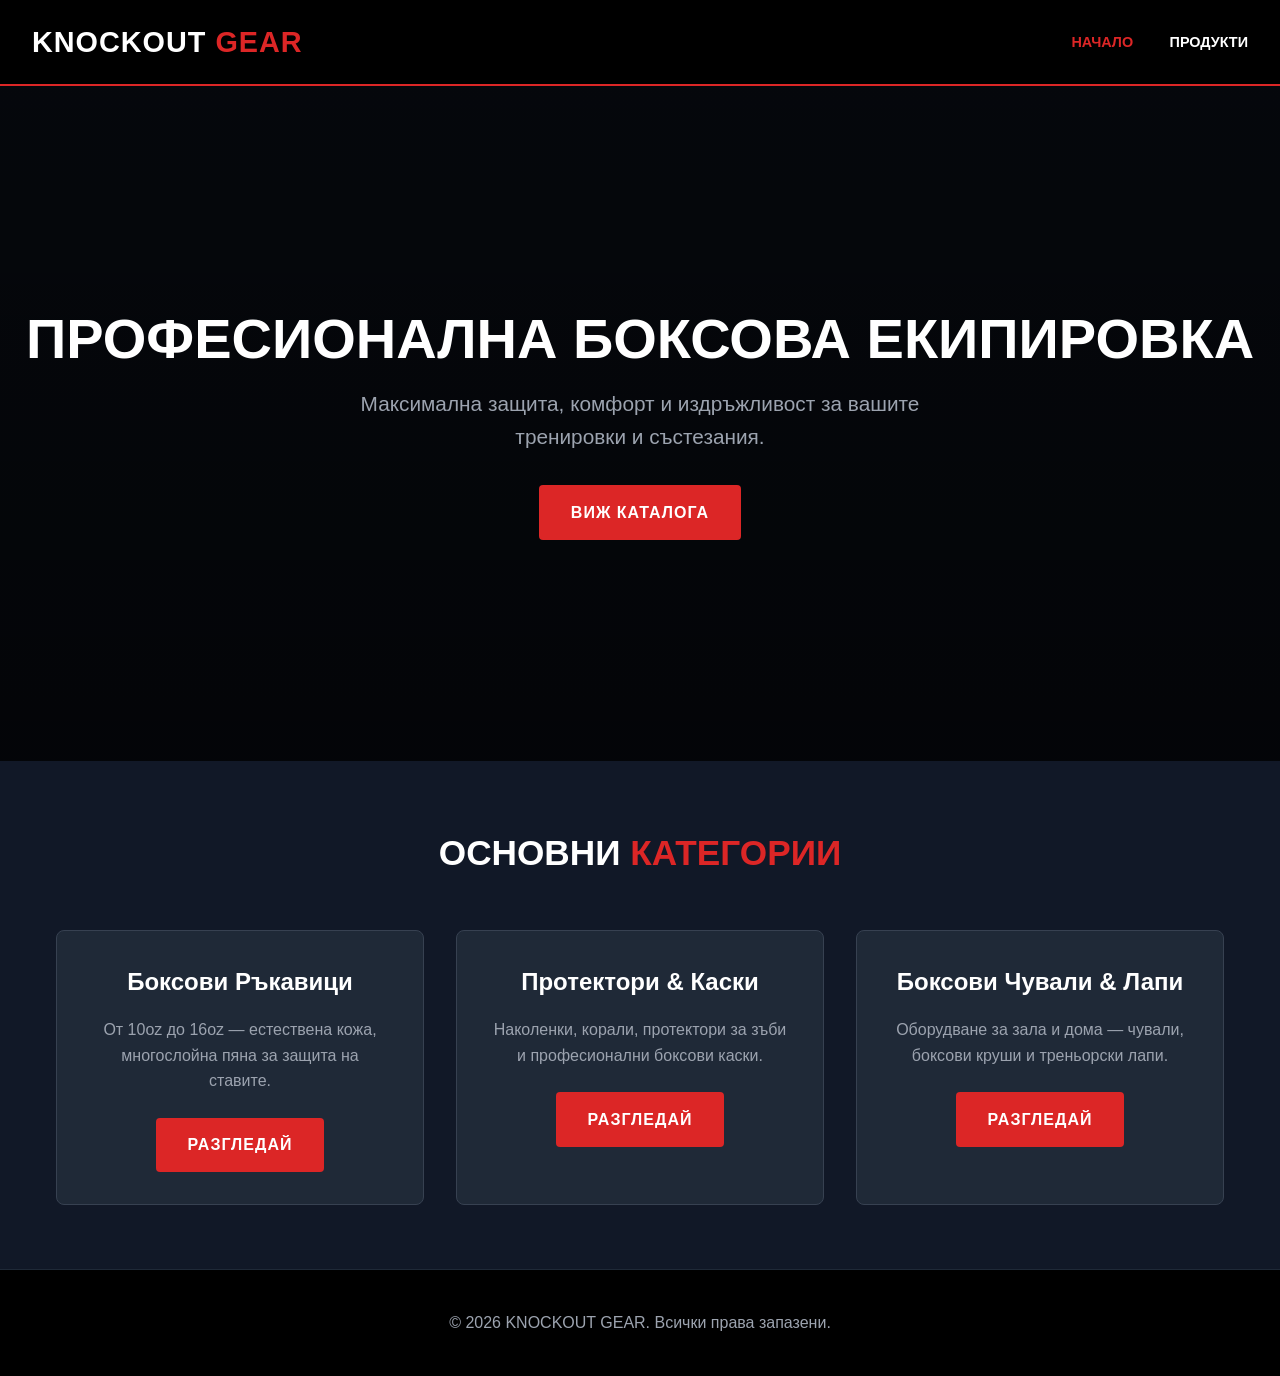
==== index.html @ 2186fd4e "Add files via upload" ====
<!DOCTYPE html>
<html lang="bg">
<head>
  <meta charset="UTF-8">
  <meta name="viewport" content="width=device-width, initial-scale=1.0">
  <meta name="description" content="KNOCKOUT GEAR — професионална екипировка за бокс и кикбокс.">
  <title>KNOCKOUT GEAR - Бокс &amp; Кикбокс Екипировка</title>
  <link rel="icon" type="image/svg+xml" href="data:image/svg+xml,%3Csvg xmlns='http://www.w3.org/2000/svg' viewBox='0 0 64 64'%3E%3Crect width='64' height='64' rx='12' fill='%23000'/%3E%3Cpath d='M18 12h9v16l12-16h11L35 31l16 21H40L27 34v18h-9z' fill='%23dc2626'/%3E%3C/svg%3E">
  <style>
    :root {
      --primary: #dc2626;
      --primary-dark: #991b1b;
      --dark: #111827;
      --dark-card: #1f2937;
      --white: #ffffff;
      --gray: #9ca3af;
    }

    * {
      box-sizing: border-box;
      margin: 0;
      padding: 0;
      font-family: Montserrat, sans-serif, system-ui;
    }

    html { scroll-behavior: smooth; }

    body {
      background-color: var(--dark);
      color: var(--white);
      line-height: 1.6;
    }

    header {
      background: #000000;
      padding: 1.2rem 2rem;
      position: sticky;
      top: 0;
      z-index: 100;
      display: flex;
      justify-content: space-between;
      align-items: center;
      border-bottom: 2px solid var(--primary);
    }

    .logo {
      font-size: 1.8rem;
      font-weight: 900;
      color: var(--white);
      letter-spacing: 1px;
      white-space: nowrap;
    }

    .logo span { color: var(--primary); }

    nav a {
      color: var(--white);
      text-decoration: none;
      margin-left: 2rem;
      font-weight: 600;
      text-transform: uppercase;
      font-size: 0.9rem;
      transition: color 0.3s;
    }

    nav a:hover,
    nav a.active { color: var(--primary); }

    .hero {
      background: linear-gradient(rgba(0, 0, 0, 0.7), rgba(0, 0, 0, 0.8)), url('https://images.unsplash.com/photo-1549719386-74dfcbf7dbed?auto=format&fit=crop&w=1600&q=80') center/cover;
      min-height: 75vh;
      display: flex;
      flex-direction: column;
      justify-content: center;
      align-items: center;
      text-align: center;
      padding: 4rem 1rem;
    }

    .hero h1 {
      font-size: clamp(2.25rem, 6vw, 3.5rem);
      line-height: 1.12;
      text-transform: uppercase;
      margin-bottom: 1rem;
      font-weight: 900;
    }

    .hero p {
      font-size: 1.3rem;
      color: var(--gray);
      max-width: 600px;
      margin-bottom: 2rem;
    }

    .btn {
      display: inline-block;
      background: var(--primary);
      color: var(--white);
      padding: 0.9rem 2rem;
      border: none;
      font-weight: bold;
      text-transform: uppercase;
      letter-spacing: 1px;
      cursor: pointer;
      text-decoration: none;
      border-radius: 4px;
      transition: background 0.3s, transform 0.3s;
    }

    .btn:hover {
      background: var(--primary-dark);
      transform: translateY(-2px);
    }

    .btn:focus-visible,
    nav a:focus-visible {
      outline: 3px solid #fca5a5;
      outline-offset: 4px;
    }

    .container {
      max-width: 1200px;
      margin: 4rem auto;
      padding: 0 1rem;
    }

    .section-title {
      text-align: center;
      font-size: 2.2rem;
      text-transform: uppercase;
      margin-bottom: 3rem;
    }

    .section-title span { color: var(--primary); }

    .categories {
      display: grid;
      grid-template-columns: repeat(auto-fit, minmax(280px, 1fr));
      gap: 2rem;
    }

    .cat-card {
      background: var(--dark-card);
      border-radius: 8px;
      overflow: hidden;
      border: 1px solid #374151;
      text-align: center;
      padding: 2rem;
      transition: transform 0.3s, border-color 0.3s;
    }

    .cat-card:hover {
      transform: translateY(-8px);
      border-color: var(--primary);
    }

    .cat-card h3 {
      font-size: 1.5rem;
      margin-bottom: 1rem;
    }

    .cat-card p {
      color: var(--gray);
      margin-bottom: 1.5rem;
    }

    footer {
      background: #000;
      padding: 2.5rem;
      text-align: center;
      color: var(--gray);
      border-top: 1px solid #1f2937;
      margin-top: 4rem;
    }

    @media (max-width: 760px) {
      header {
        padding: 1rem;
        flex-direction: column;
        gap: 0.75rem;
      }

      nav {
        display: flex;
        flex-wrap: wrap;
        justify-content: center;
        gap: 0.45rem 1rem;
      }

      nav a {
        margin-left: 0;
        font-size: 0.8rem;
      }

      .hero p { font-size: 1.05rem; }
      .section-title { font-size: 1.8rem; }
    }
  </style>
</head>
<body>
  <header>
    <div class="logo">KNOCKOUT <span>GEAR</span></div>
    <nav aria-label="Основна навигация">
      <a href="index.html" class="active" aria-current="page">Начало</a>
      <a href="#categories">Продукти</a>
    </nav>
  </header>

  <section class="hero">
    <h1>Професионална Боксова Екипировка</h1>
    <p>Максимална защита, комфорт и издръжливост за вашите тренировки и състезания.</p>
    <a href="#categories" class="btn">Виж Каталога</a>
  </section>

  <main class="container" id="categories">
    <h2 class="section-title">Основни <span>Категории</span></h2>
    <div class="categories">
      <div class="cat-card">
        <h3>Боксови Ръкавици</h3>
        <p>От 10oz до 16oz — естествена кожа, многослойна пяна за защита на ставите.</p>
        <a href="gloves.html" class="btn">Разгледай</a>
      </div>
      <div class="cat-card">
        <h3>Протектори &amp; Каски</h3>
        <p>Наколенки, корали, протектори за зъби и професионални боксови каски.</p>
        <a href="protectors.html" class="btn">Разгледай</a>
      </div>
      <div class="cat-card">
        <h3>Боксови Чували &amp; Лапи</h3>
        <p>Оборудване за зала и дома — чували, боксови круши и треньорски лапи.</p>
        <a href="bags.html" class="btn">Разгледай</a>
      </div>
    </div>
  </main>

  <footer>
    <p>&copy; 2026 KNOCKOUT GEAR. Всички права запазени.</p>
  </footer>
</body>
</html>
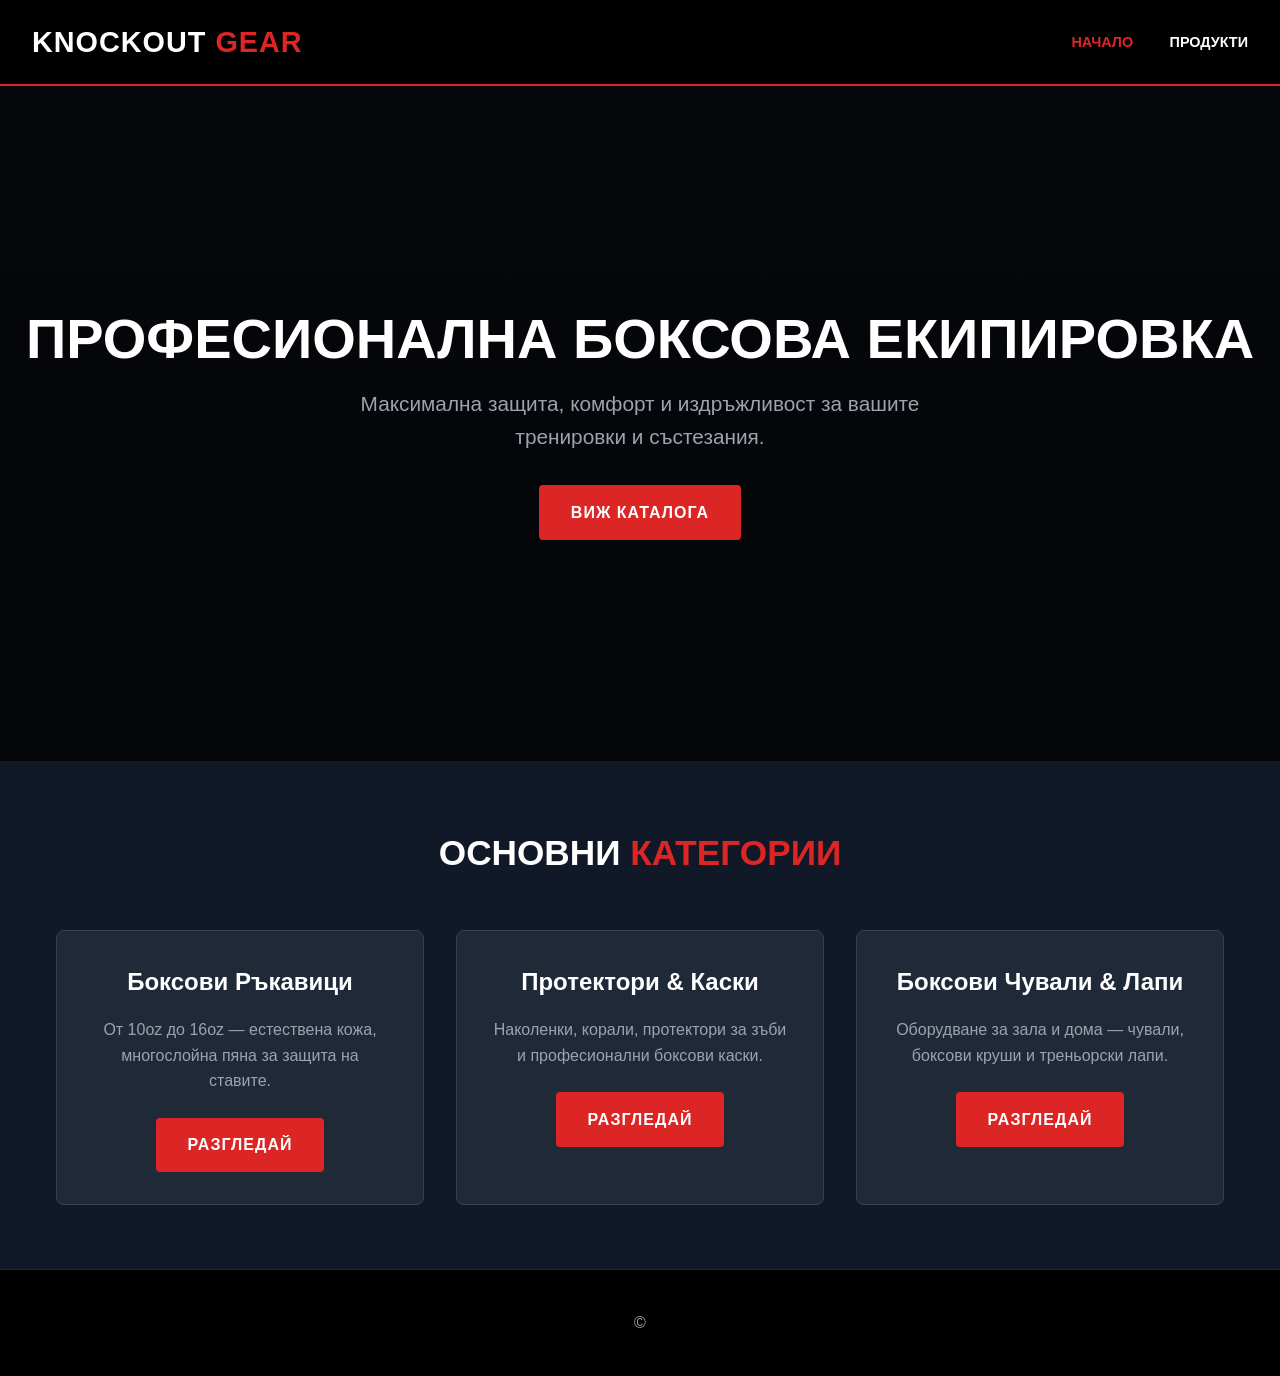
==== commit ef53e5bc: "Update index.html Removed copyright text from the footer." ====
--- a/index.html
+++ b/index.html
@@ -234,7 +234,7 @@
   </main>
 
   <footer>
-    <p>&copy; 2026 KNOCKOUT GEAR. Всички права запазени.</p>
+    <p>&copy; </p>
   </footer>
 </body>
 </html>
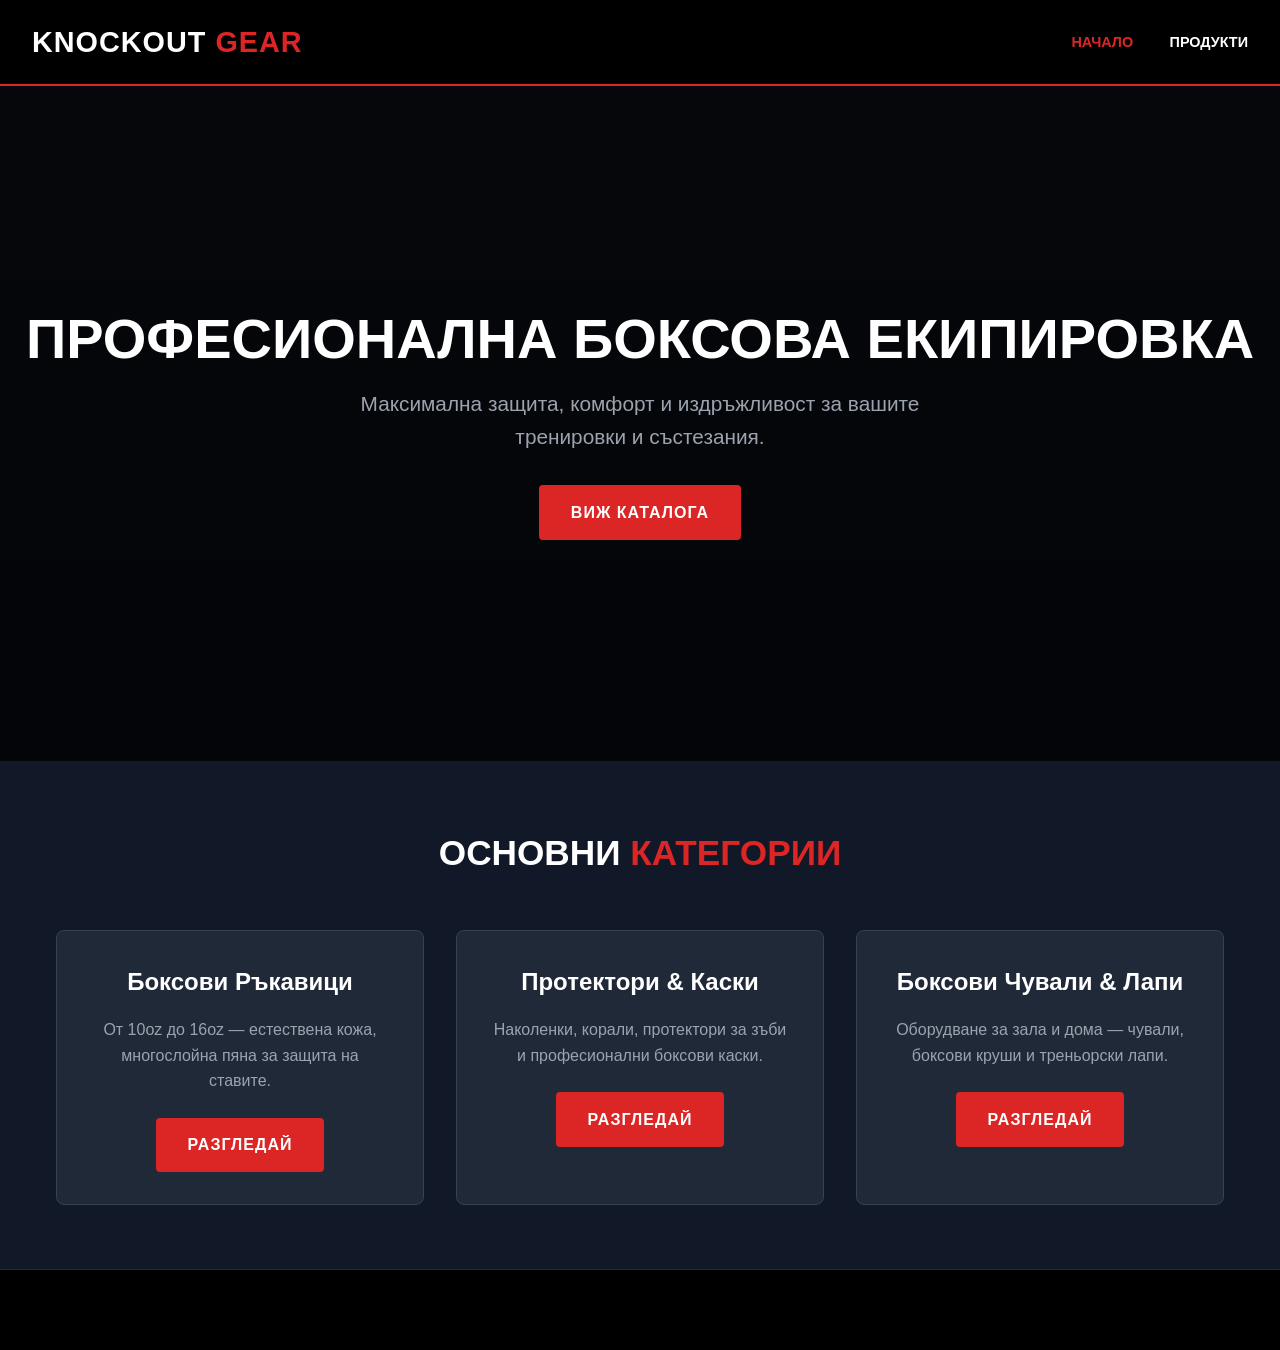
==== commit 6683a4a3: "Update index.html" ====
--- a/index.html
+++ b/index.html
@@ -234,7 +234,7 @@
   </main>
 
   <footer>
-    <p>&copy; </p>
+    <p> </p>
   </footer>
 </body>
 </html>
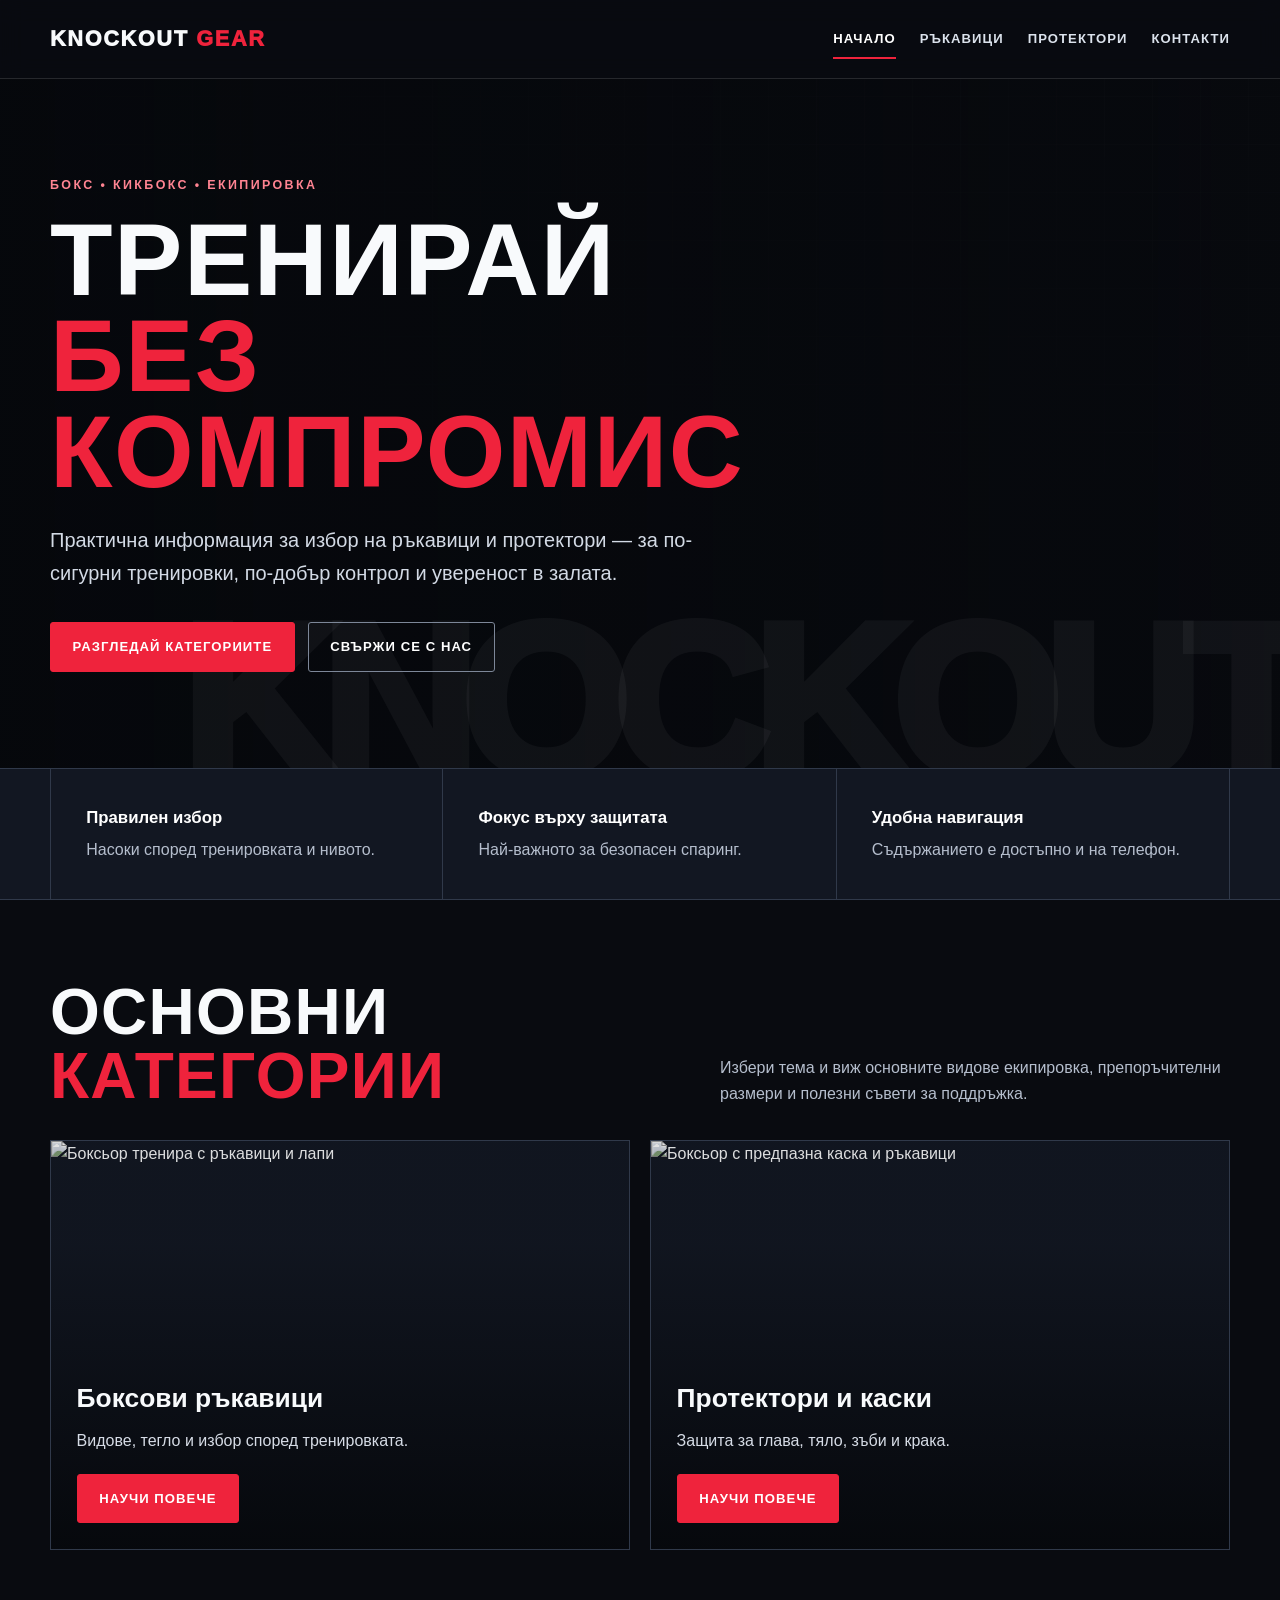
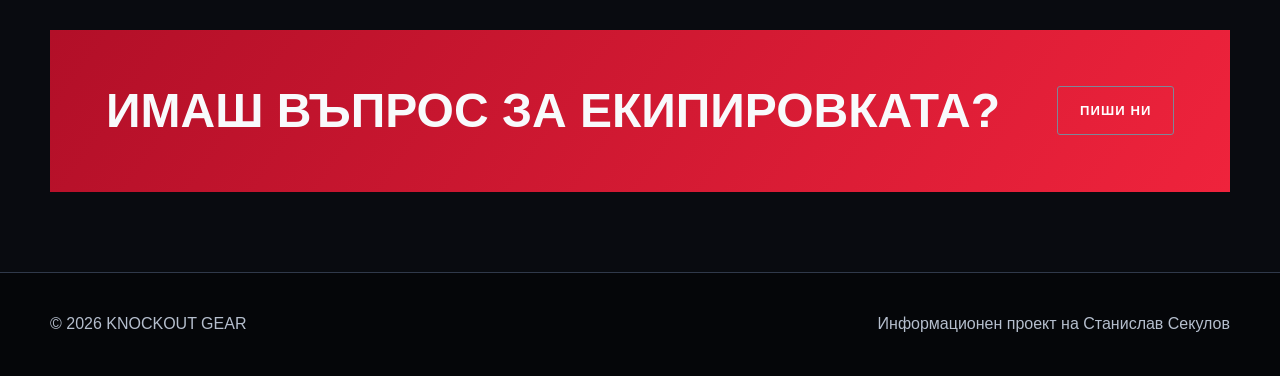
==== commit 2e64d0ef: "Redesign site to meet project criteria" ====
--- a/index.html
+++ b/index.html
@@ -3,238 +3,81 @@
 <head>
   <meta charset="UTF-8">
   <meta name="viewport" content="width=device-width, initial-scale=1.0">
-  <meta name="description" content="KNOCKOUT GEAR — професионална екипировка за бокс и кикбокс.">
-  <title>KNOCKOUT GEAR - Бокс &amp; Кикбокс Екипировка</title>
-  <link rel="icon" type="image/svg+xml" href="data:image/svg+xml,%3Csvg xmlns='http://www.w3.org/2000/svg' viewBox='0 0 64 64'%3E%3Crect width='64' height='64' rx='12' fill='%23000'/%3E%3Cpath d='M18 12h9v16l12-16h11L35 31l16 21H40L27 34v18h-9z' fill='%23dc2626'/%3E%3C/svg%3E">
-  <style>
-    :root {
-      --primary: #dc2626;
-      --primary-dark: #991b1b;
-      --dark: #111827;
-      --dark-card: #1f2937;
-      --white: #ffffff;
-      --gray: #9ca3af;
-    }
-
-    * {
-      box-sizing: border-box;
-      margin: 0;
-      padding: 0;
-      font-family: Montserrat, sans-serif, system-ui;
-    }
-
-    html { scroll-behavior: smooth; }
-
-    body {
-      background-color: var(--dark);
-      color: var(--white);
-      line-height: 1.6;
-    }
-
-    header {
-      background: #000000;
-      padding: 1.2rem 2rem;
-      position: sticky;
-      top: 0;
-      z-index: 100;
-      display: flex;
-      justify-content: space-between;
-      align-items: center;
-      border-bottom: 2px solid var(--primary);
-    }
-
-    .logo {
-      font-size: 1.8rem;
-      font-weight: 900;
-      color: var(--white);
-      letter-spacing: 1px;
-      white-space: nowrap;
-    }
-
-    .logo span { color: var(--primary); }
-
-    nav a {
-      color: var(--white);
-      text-decoration: none;
-      margin-left: 2rem;
-      font-weight: 600;
-      text-transform: uppercase;
-      font-size: 0.9rem;
-      transition: color 0.3s;
-    }
-
-    nav a:hover,
-    nav a.active { color: var(--primary); }
-
-    .hero {
-      background: linear-gradient(rgba(0, 0, 0, 0.7), rgba(0, 0, 0, 0.8)), url('https://images.unsplash.com/photo-1549719386-74dfcbf7dbed?auto=format&fit=crop&w=1600&q=80') center/cover;
-      min-height: 75vh;
-      display: flex;
-      flex-direction: column;
-      justify-content: center;
-      align-items: center;
-      text-align: center;
-      padding: 4rem 1rem;
-    }
-
-    .hero h1 {
-      font-size: clamp(2.25rem, 6vw, 3.5rem);
-      line-height: 1.12;
-      text-transform: uppercase;
-      margin-bottom: 1rem;
-      font-weight: 900;
-    }
-
-    .hero p {
-      font-size: 1.3rem;
-      color: var(--gray);
-      max-width: 600px;
-      margin-bottom: 2rem;
-    }
-
-    .btn {
-      display: inline-block;
-      background: var(--primary);
-      color: var(--white);
-      padding: 0.9rem 2rem;
-      border: none;
-      font-weight: bold;
-      text-transform: uppercase;
-      letter-spacing: 1px;
-      cursor: pointer;
-      text-decoration: none;
-      border-radius: 4px;
-      transition: background 0.3s, transform 0.3s;
-    }
-
-    .btn:hover {
-      background: var(--primary-dark);
-      transform: translateY(-2px);
-    }
-
-    .btn:focus-visible,
-    nav a:focus-visible {
-      outline: 3px solid #fca5a5;
-      outline-offset: 4px;
-    }
-
-    .container {
-      max-width: 1200px;
-      margin: 4rem auto;
-      padding: 0 1rem;
-    }
-
-    .section-title {
-      text-align: center;
-      font-size: 2.2rem;
-      text-transform: uppercase;
-      margin-bottom: 3rem;
-    }
-
-    .section-title span { color: var(--primary); }
-
-    .categories {
-      display: grid;
-      grid-template-columns: repeat(auto-fit, minmax(280px, 1fr));
-      gap: 2rem;
-    }
-
-    .cat-card {
-      background: var(--dark-card);
-      border-radius: 8px;
-      overflow: hidden;
-      border: 1px solid #374151;
-      text-align: center;
-      padding: 2rem;
-      transition: transform 0.3s, border-color 0.3s;
-    }
-
-    .cat-card:hover {
-      transform: translateY(-8px);
-      border-color: var(--primary);
-    }
-
-    .cat-card h3 {
-      font-size: 1.5rem;
-      margin-bottom: 1rem;
-    }
-
-    .cat-card p {
-      color: var(--gray);
-      margin-bottom: 1.5rem;
-    }
-
-    footer {
-      background: #000;
-      padding: 2.5rem;
-      text-align: center;
-      color: var(--gray);
-      border-top: 1px solid #1f2937;
-      margin-top: 4rem;
-    }
-
-    @media (max-width: 760px) {
-      header {
-        padding: 1rem;
-        flex-direction: column;
-        gap: 0.75rem;
-      }
-
-      nav {
-        display: flex;
-        flex-wrap: wrap;
-        justify-content: center;
-        gap: 0.45rem 1rem;
-      }
-
-      nav a {
-        margin-left: 0;
-        font-size: 0.8rem;
-      }
-
-      .hero p { font-size: 1.05rem; }
-      .section-title { font-size: 1.8rem; }
-    }
-  </style>
+  <meta name="description" content="KNOCKOUT GEAR — информация за професионална екипировка за бокс и кикбокс.">
+  <title>KNOCKOUT GEAR | Боксова екипировка</title>
+  <link rel="icon" type="image/svg+xml" href="data:image/svg+xml,%3Csvg xmlns='http://www.w3.org/2000/svg' viewBox='0 0 64 64'%3E%3Crect width='64' height='64' rx='12' fill='%23090b10'/%3E%3Cpath d='M18 12h9v16l12-16h11L35 31l16 21H40L27 34v18h-9z' fill='%23ef233c'/%3E%3C/svg%3E">
+  <link rel="stylesheet" href="category.css">
 </head>
 <body>
-  <header>
-    <div class="logo">KNOCKOUT <span>GEAR</span></div>
-    <nav aria-label="Основна навигация">
-      <a href="index.html" class="active" aria-current="page">Начало</a>
-      <a href="#categories">Продукти</a>
-    </nav>
+  <header class="site-header">
+    <div class="nav-wrap">
+      <a class="logo" href="index.html">KNOCKOUT <span>GEAR</span></a>
+      <nav aria-label="Основна навигация">
+        <a class="active" aria-current="page" href="index.html">Начало</a>
+        <a href="gloves.html">Ръкавици</a>
+        <a href="protectors.html">Протектори</a>
+        <a href="contact.html">Контакти</a>
+      </nav>
+    </div>
   </header>
 
-  <section class="hero">
-    <h1>Професионална Боксова Екипировка</h1>
-    <p>Максимална защита, комфорт и издръжливост за вашите тренировки и състезания.</p>
-    <a href="#categories" class="btn">Виж Каталога</a>
-  </section>
+  <main>
+    <section class="hero">
+      <div class="hero-inner">
+        <p class="eyebrow">Бокс • Кикбокс • Екипировка</p>
+        <h1>Тренирай<br><span class="accent">без компромис</span></h1>
+        <p class="lead">Практична информация за избор на ръкавици и протектори — за по-сигурни тренировки, по-добър контрол и увереност в залата.</p>
+        <div class="actions">
+          <a class="btn" href="#categories">Разгледай категориите</a>
+          <a class="btn secondary" href="contact.html">Свържи се с нас</a>
+        </div>
+      </div>
+    </section>
 
-  <main class="container" id="categories">
-    <h2 class="section-title">Основни <span>Категории</span></h2>
-    <div class="categories">
-      <div class="cat-card">
-        <h3>Боксови Ръкавици</h3>
-        <p>От 10oz до 16oz — естествена кожа, многослойна пяна за защита на ставите.</p>
-        <a href="gloves.html" class="btn">Разгледай</a>
+    <section class="benefits" aria-label="Основни предимства">
+      <div class="benefit-grid">
+        <div class="benefit"><strong>Правилен избор</strong><span>Насоки според тренировката и нивото.</span></div>
+        <div class="benefit"><strong>Фокус върху защитата</strong><span>Най-важното за безопасен спаринг.</span></div>
+        <div class="benefit"><strong>Удобна навигация</strong><span>Съдържанието е достъпно и на телефон.</span></div>
       </div>
-      <div class="cat-card">
-        <h3>Протектори &amp; Каски</h3>
-        <p>Наколенки, корали, протектори за зъби и професионални боксови каски.</p>
-        <a href="protectors.html" class="btn">Разгледай</a>
+    </section>
+
+    <section class="section" id="categories">
+      <div class="section-heading">
+        <h2>Основни <span class="accent">категории</span></h2>
+        <p>Избери тема и виж основните видове екипировка, препоръчителни размери и полезни съвети за поддръжка.</p>
       </div>
-      <div class="cat-card">
-        <h3>Боксови Чували &amp; Лапи</h3>
-        <p>Оборудване за зала и дома — чували, боксови круши и треньорски лапи.</p>
-        <a href="bags.html" class="btn">Разгледай</a>
+      <div class="category-grid">
+        <article class="category-card">
+          <img src="https://images.unsplash.com/photo-1731955139061-5d251fe4e03c?auto=format&fit=crop&w=1200&q=80" alt="Боксьор тренира с ръкавици и лапи">
+          <div class="card-content">
+            <h3>Боксови ръкавици</h3>
+            <p>Видове, тегло и избор според тренировката.</p>
+            <a class="btn" href="gloves.html">Научи повече</a>
+          </div>
+        </article>
+        <article class="category-card">
+          <img src="https://images.unsplash.com/photo-1636581563884-39569e81cbad?auto=format&fit=crop&w=1200&q=80" alt="Боксьор с предпазна каска и ръкавици">
+          <div class="card-content">
+            <h3>Протектори и каски</h3>
+            <p>Защита за глава, тяло, зъби и крака.</p>
+            <a class="btn" href="protectors.html">Научи повече</a>
+          </div>
+        </article>
       </div>
-    </div>
+    </section>
+
+    <section class="cta-strip">
+      <h2>Имаш въпрос за екипировката?</h2>
+      <a class="btn secondary" href="contact.html">Пиши ни</a>
+    </section>
   </main>
 
   <footer>
-    <p> </p>
+    <div class="footer-inner">
+      <p>&copy; 2026 KNOCKOUT GEAR</p>
+      <p>Информационен проект на Станислав Секулов</p>
+    </div>
   </footer>
 </body>
 </html>
--- a/category.css
+++ b/category.css
@@ -0,0 +1,399 @@
+:root {
+  --red: #ef233c;
+  --red-dark: #b20f28;
+  --ink: #090b10;
+  --surface: #121722;
+  --surface-2: #1a2130;
+  --line: #30394a;
+  --text: #f8fafc;
+  --muted: #b5becd;
+  --max: 1180px;
+}
+
+* { box-sizing: border-box; }
+
+html { scroll-behavior: smooth; }
+
+body {
+  margin: 0;
+  min-height: 100vh;
+  background: var(--ink);
+  color: var(--text);
+  font-family: Inter, Arial, sans-serif;
+  font-size: 1rem;
+  line-height: 1.65;
+}
+
+body::before {
+  content: "";
+  position: fixed;
+  inset: 0;
+  z-index: -1;
+  background:
+    linear-gradient(rgba(255,255,255,.025) 1px, transparent 1px),
+    linear-gradient(90deg, rgba(255,255,255,.025) 1px, transparent 1px);
+  background-size: 48px 48px;
+  mask-image: linear-gradient(to bottom, black, transparent 70%);
+}
+
+img { max-width: 100%; display: block; }
+a { color: inherit; }
+
+.site-header {
+  position: sticky;
+  top: 0;
+  z-index: 100;
+  border-bottom: 1px solid rgba(255,255,255,.12);
+  background: rgba(9,11,16,.94);
+  backdrop-filter: blur(12px);
+}
+
+.nav-wrap {
+  width: min(var(--max), calc(100% - 2rem));
+  min-height: 78px;
+  margin: 0 auto;
+  display: flex;
+  align-items: center;
+  justify-content: space-between;
+  gap: 2rem;
+}
+
+.logo {
+  text-decoration: none;
+  font-size: 1.35rem;
+  font-weight: 950;
+  letter-spacing: .08em;
+  text-transform: uppercase;
+  white-space: nowrap;
+}
+
+.logo span, .accent { color: var(--red); }
+
+nav { display: flex; align-items: center; gap: 1.5rem; }
+
+nav a {
+  position: relative;
+  color: #dbe2ec;
+  text-decoration: none;
+  text-transform: uppercase;
+  font-size: .82rem;
+  font-weight: 800;
+  letter-spacing: .08em;
+}
+
+nav a::after {
+  content: "";
+  position: absolute;
+  left: 0;
+  right: 100%;
+  bottom: -.55rem;
+  height: 2px;
+  background: var(--red);
+  transition: right .2s ease;
+}
+
+nav a:hover::after, nav a.active::after { right: 0; }
+nav a.active { color: #fff; }
+
+.hero {
+  min-height: 72vh;
+  display: grid;
+  place-items: center;
+  position: relative;
+  isolation: isolate;
+  overflow: hidden;
+  background:
+    linear-gradient(90deg, rgba(6,8,12,.96) 0%, rgba(6,8,12,.75) 52%, rgba(6,8,12,.52) 100%),
+    url('https://images.unsplash.com/photo-1549719386-74dfcbf7dbed?auto=format&fit=crop&w=1800&q=85') center/cover;
+}
+
+.hero::after {
+  content: "KNOCKOUT";
+  position: absolute;
+  right: -1rem;
+  bottom: -2.8rem;
+  z-index: -1;
+  color: rgba(255,255,255,.045);
+  font-size: clamp(5rem, 17vw, 14rem);
+  font-weight: 950;
+  line-height: 1;
+  letter-spacing: -.08em;
+}
+
+.hero-inner {
+  width: min(var(--max), calc(100% - 2rem));
+  padding: 6rem 0;
+}
+
+.eyebrow {
+  margin: 0 0 1rem;
+  color: #ff8492;
+  font-size: .78rem;
+  font-weight: 900;
+  letter-spacing: .19em;
+  text-transform: uppercase;
+}
+
+.hero h1, .page-hero h1 {
+  max-width: 850px;
+  margin: 0;
+  font-family: Impact, "Arial Black", sans-serif;
+  font-size: clamp(3.2rem, 8vw, 7rem);
+  font-weight: 900;
+  line-height: .94;
+  letter-spacing: .015em;
+  text-transform: uppercase;
+}
+
+.hero .lead {
+  max-width: 650px;
+  margin: 1.5rem 0 2rem;
+  color: #d3dae5;
+  font-size: clamp(1.05rem, 2vw, 1.25rem);
+}
+
+.actions { display: flex; flex-wrap: wrap; gap: .8rem; }
+
+.btn {
+  display: inline-flex;
+  align-items: center;
+  justify-content: center;
+  min-height: 48px;
+  padding: .8rem 1.35rem;
+  border: 1px solid var(--red);
+  border-radius: 3px;
+  background: var(--red);
+  color: #fff;
+  text-decoration: none;
+  text-transform: uppercase;
+  font-size: .82rem;
+  font-weight: 900;
+  letter-spacing: .08em;
+  cursor: pointer;
+  transition: transform .2s ease, background .2s ease, border-color .2s ease;
+}
+
+.btn:hover { transform: translateY(-2px); background: var(--red-dark); border-color: var(--red-dark); }
+.btn.secondary { background: transparent; border-color: #7d8798; }
+.btn.secondary:hover { background: #252d3b; border-color: #fff; }
+
+.section {
+  width: min(var(--max), calc(100% - 2rem));
+  margin: 0 auto;
+  padding: 5rem 0;
+}
+
+.section-heading {
+  display: flex;
+  justify-content: space-between;
+  align-items: end;
+  gap: 2rem;
+  margin-bottom: 2rem;
+}
+
+.section-heading h2 {
+  max-width: 620px;
+  margin: 0;
+  font-family: Impact, "Arial Black", sans-serif;
+  font-size: clamp(2.2rem, 5vw, 4rem);
+  line-height: 1;
+  letter-spacing: .02em;
+  text-transform: uppercase;
+}
+
+.section-heading p { max-width: 510px; margin: 0; color: var(--muted); }
+
+.category-grid, .info-grid {
+  display: grid;
+  grid-template-columns: repeat(2, minmax(0, 1fr));
+  gap: 1.25rem;
+}
+
+.category-card {
+  position: relative;
+  min-height: 410px;
+  overflow: hidden;
+  border: 1px solid var(--line);
+  background: var(--surface);
+}
+
+.category-card img {
+  width: 100%;
+  height: 100%;
+  position: absolute;
+  inset: 0;
+  object-fit: cover;
+  filter: grayscale(65%);
+  transition: transform .4s ease, filter .4s ease;
+}
+
+.category-card::after {
+  content: "";
+  position: absolute;
+  inset: 0;
+  background: linear-gradient(to top, rgba(6,8,12,.98), rgba(6,8,12,.12) 75%);
+}
+
+.category-card:hover img { transform: scale(1.04); filter: grayscale(15%); }
+
+.card-content {
+  position: absolute;
+  z-index: 2;
+  left: 1.6rem;
+  right: 1.6rem;
+  bottom: 1.6rem;
+}
+
+.card-content h3 { margin: 0 0 .45rem; font-size: 1.65rem; }
+.card-content p { margin: 0 0 1.2rem; color: #d6dce6; }
+
+.benefits {
+  border-top: 1px solid var(--line);
+  border-bottom: 1px solid var(--line);
+  background: var(--surface);
+}
+
+.benefit-grid {
+  width: min(var(--max), calc(100% - 2rem));
+  margin: 0 auto;
+  display: grid;
+  grid-template-columns: repeat(3, 1fr);
+}
+
+.benefit {
+  padding: 2.2rem;
+  border-right: 1px solid var(--line);
+}
+
+.benefit:first-child { border-left: 1px solid var(--line); }
+.benefit strong { display: block; margin-bottom: .35rem; color: #fff; font-size: 1.05rem; }
+.benefit span { color: var(--muted); }
+
+.page-hero {
+  min-height: 440px;
+  display: grid;
+  align-items: end;
+  position: relative;
+  isolation: isolate;
+  background-position: center;
+  background-size: cover;
+}
+
+.page-hero::before {
+  content: "";
+  position: absolute;
+  inset: 0;
+  z-index: -1;
+  background: linear-gradient(90deg, rgba(5,7,11,.98), rgba(5,7,11,.58)), linear-gradient(to top, #090b10, transparent 55%);
+}
+
+.page-hero.gloves { background-image: url('https://images.unsplash.com/photo-1731955139061-5d251fe4e03c?auto=format&fit=crop&w=1800&q=85'); }
+.page-hero.protectors { background-image: url('https://images.unsplash.com/photo-1636581563884-39569e81cbad?auto=format&fit=crop&w=1800&q=85'); }
+
+.page-hero-inner {
+  width: min(var(--max), calc(100% - 2rem));
+  margin: 0 auto;
+  padding: 6rem 0 3rem;
+}
+
+.page-hero p:last-child { max-width: 650px; color: #d4dbe6; font-size: 1.12rem; }
+
+.info-card {
+  padding: 1.8rem;
+  border: 1px solid var(--line);
+  background: var(--surface);
+}
+
+.info-card .number { color: var(--red); font-size: .76rem; font-weight: 900; letter-spacing: .16em; }
+.info-card h3 { margin: .7rem 0 .5rem; font-size: 1.35rem; }
+.info-card p { margin: 0; color: var(--muted); }
+
+.two-column {
+  display: grid;
+  grid-template-columns: minmax(0, 1.2fr) minmax(300px, .8fr);
+  gap: 3rem;
+  align-items: start;
+}
+
+.panel { padding: 2rem; border: 1px solid var(--line); background: var(--surface); }
+.panel h2, .panel h3 { margin-top: 0; }
+
+.check-list { list-style: none; padding: 0; margin: 1rem 0 0; }
+.check-list li { position: relative; padding: .7rem 0 .7rem 1.75rem; border-bottom: 1px solid var(--line); }
+.check-list li::before { content: "✓"; position: absolute; left: 0; color: var(--red); font-weight: 900; }
+
+.table-wrap { overflow-x: auto; border: 1px solid var(--line); }
+table { width: 100%; border-collapse: collapse; min-width: 620px; background: var(--surface); }
+th, td { padding: 1rem; text-align: left; border-bottom: 1px solid var(--line); }
+th { background: var(--surface-2); color: #fff; text-transform: uppercase; font-size: .78rem; letter-spacing: .08em; }
+td { color: var(--muted); }
+
+.contact-layout {
+  display: grid;
+  grid-template-columns: .8fr 1.2fr;
+  gap: 1.5rem;
+}
+
+.contact-card, .contact-form {
+  padding: clamp(1.5rem, 4vw, 2.4rem);
+  border: 1px solid var(--line);
+  background: var(--surface);
+}
+
+.contact-card h2, .contact-form h2 { margin-top: 0; }
+.contact-card a { color: #ff8d9a; }
+
+.form-row { display: grid; grid-template-columns: 1fr 1fr; gap: 1rem; }
+label { display: block; margin-bottom: .35rem; font-weight: 750; }
+input, textarea {
+  width: 100%;
+  margin-bottom: 1rem;
+  padding: .9rem 1rem;
+  border: 1px solid #465064;
+  border-radius: 3px;
+  background: #0b0e14;
+  color: #fff;
+  font: inherit;
+}
+textarea { min-height: 160px; resize: vertical; }
+input:focus, textarea:focus { outline: 3px solid rgba(239,35,60,.28); border-color: var(--red); }
+
+.notice { margin: 1rem 0 0; color: var(--muted); font-size: .9rem; }
+
+.cta-strip {
+  width: min(var(--max), calc(100% - 2rem));
+  margin: 0 auto 5rem;
+  padding: clamp(2rem, 5vw, 3.5rem);
+  display: flex;
+  align-items: center;
+  justify-content: space-between;
+  gap: 2rem;
+  background: linear-gradient(125deg, var(--red-dark), var(--red));
+}
+
+.cta-strip h2 { margin: 0; font-size: clamp(1.8rem, 4vw, 3rem); line-height: 1.05; text-transform: uppercase; }
+
+footer { border-top: 1px solid var(--line); background: #050609; color: var(--muted); }
+.footer-inner { width: min(var(--max), calc(100% - 2rem)); margin: 0 auto; padding: 2.4rem 0; display: flex; justify-content: space-between; gap: 1rem; }
+.footer-inner p { margin: 0; }
+
+a:focus-visible, button:focus-visible { outline: 3px solid #ffb0b9; outline-offset: 4px; }
+
+@media (max-width: 800px) {
+  .nav-wrap { min-height: auto; padding: 1rem 0; flex-direction: column; gap: .7rem; }
+  nav { justify-content: center; flex-wrap: wrap; gap: .7rem 1.2rem; }
+  nav a { font-size: .75rem; }
+  .hero { min-height: 650px; }
+  .section-heading, .cta-strip, .footer-inner { align-items: flex-start; flex-direction: column; }
+  .category-grid, .info-grid, .two-column, .contact-layout { grid-template-columns: 1fr; }
+  .benefit-grid { grid-template-columns: 1fr; }
+  .benefit, .benefit:first-child { border-left: 0; border-right: 0; border-bottom: 1px solid var(--line); }
+  .form-row { grid-template-columns: 1fr; gap: 0; }
+}
+
+@media (max-width: 480px) {
+  .logo { font-size: 1.15rem; }
+  .hero h1, .page-hero h1 { font-size: clamp(2.7rem, 17vw, 4.4rem); }
+  .section { padding: 3.5rem 0; }
+  .category-card { min-height: 360px; }
+}
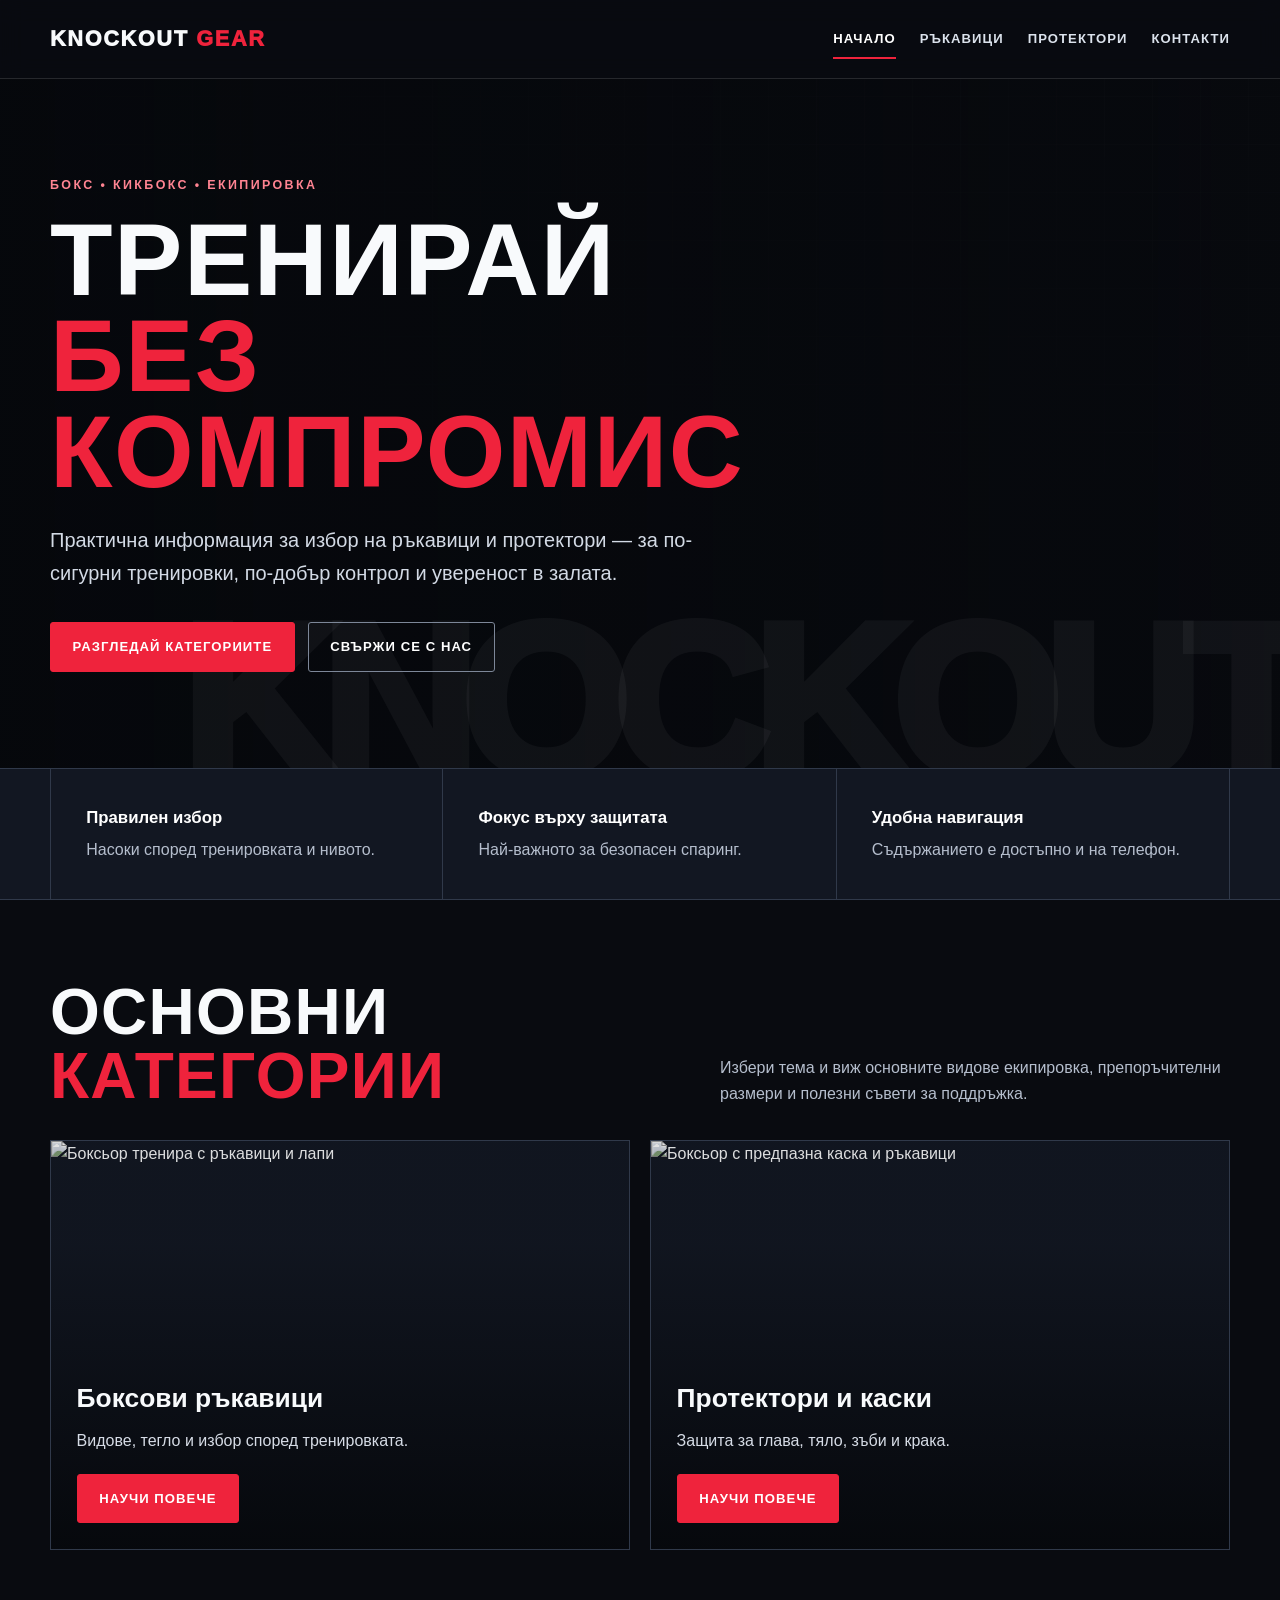
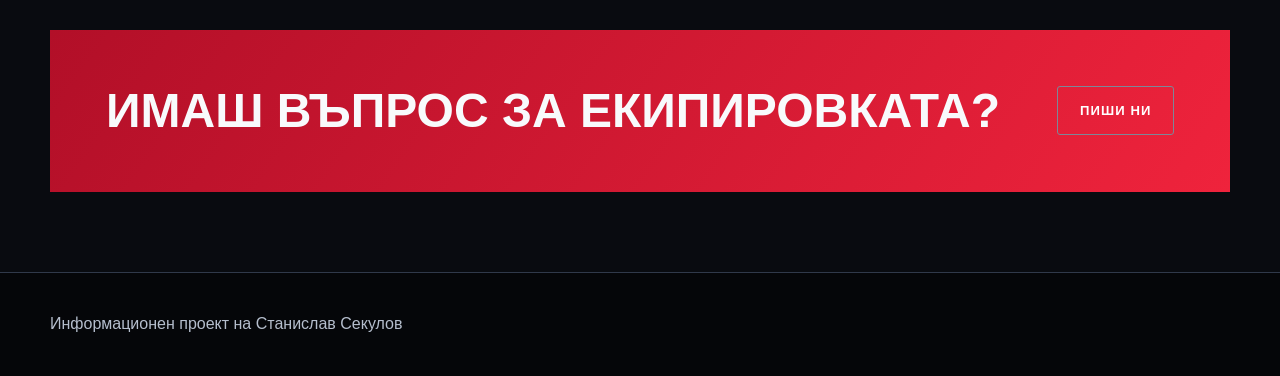
==== commit 7e663f14: "Update index.html" ====
--- a/index.html
+++ b/index.html
@@ -75,7 +75,6 @@
 
   <footer>
     <div class="footer-inner">
-      <p>&copy; 2026 KNOCKOUT GEAR</p>
       <p>Информационен проект на Станислав Секулов</p>
     </div>
   </footer>
